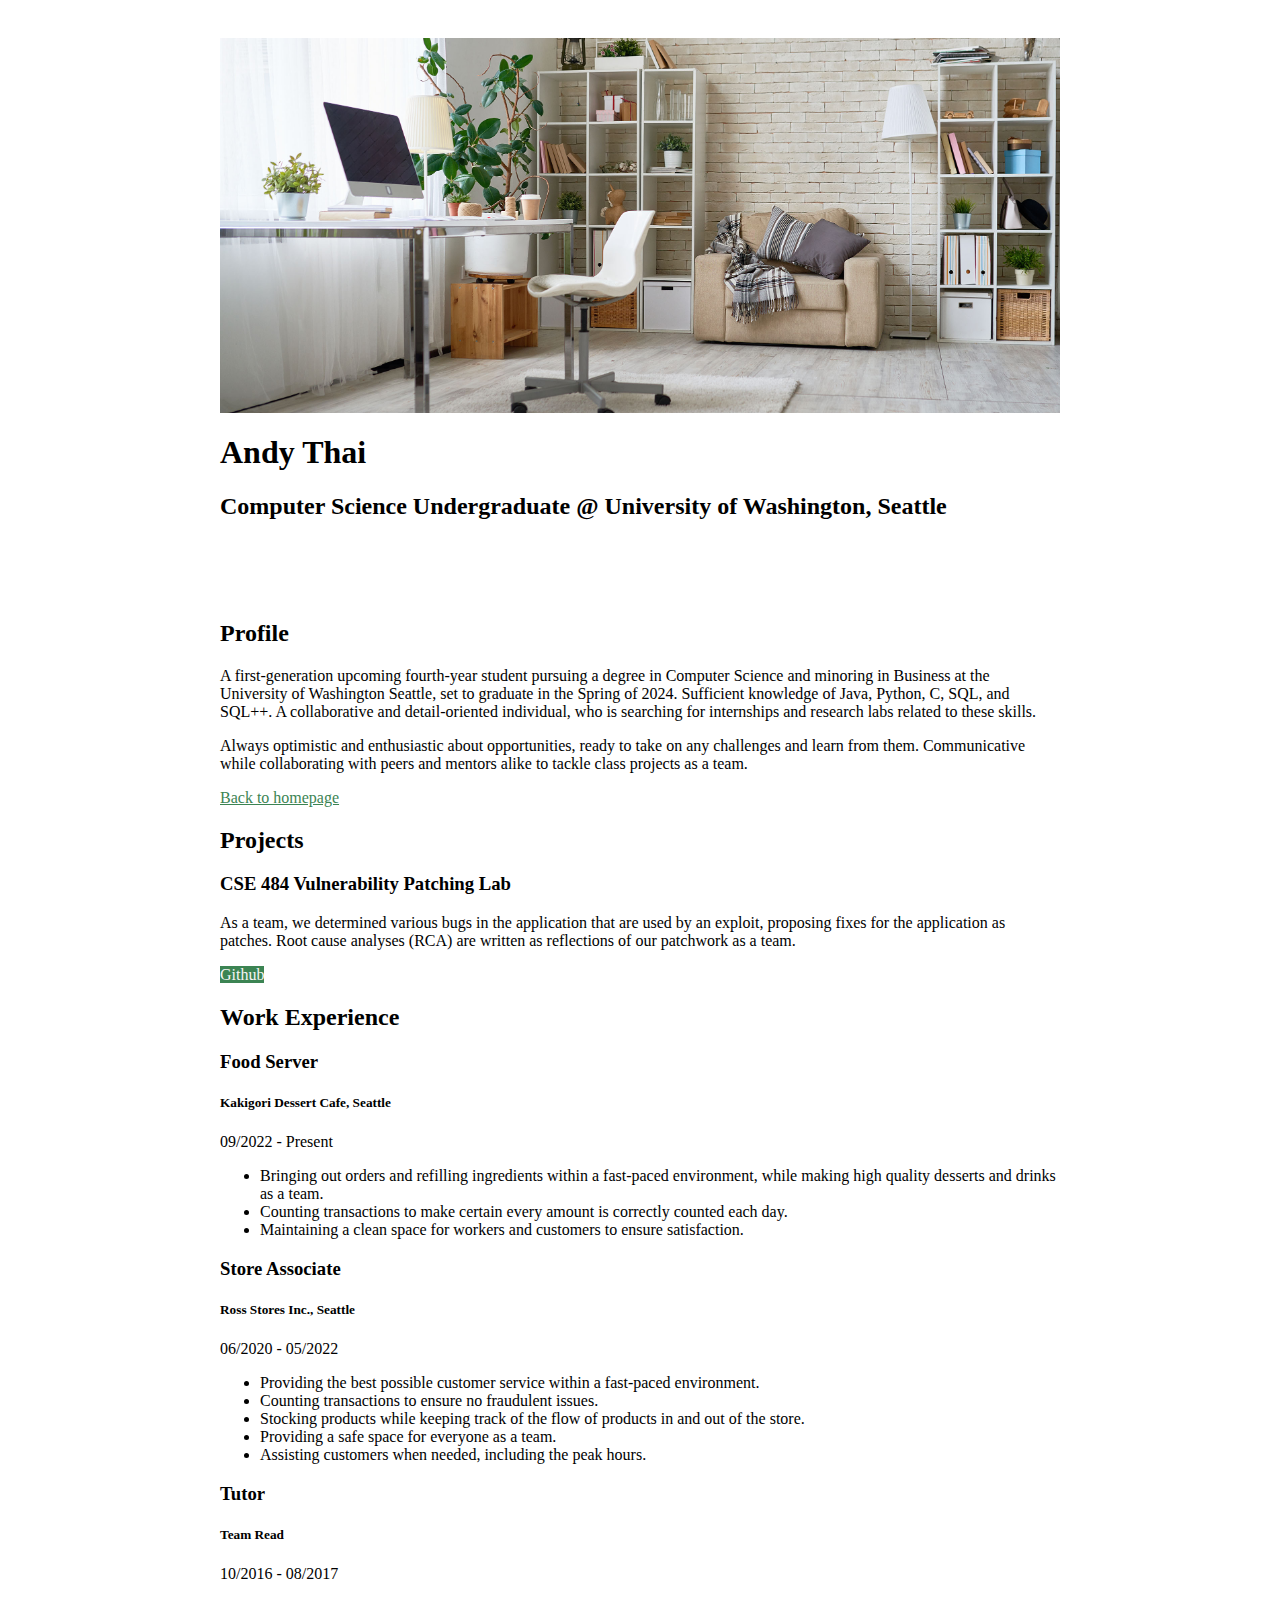
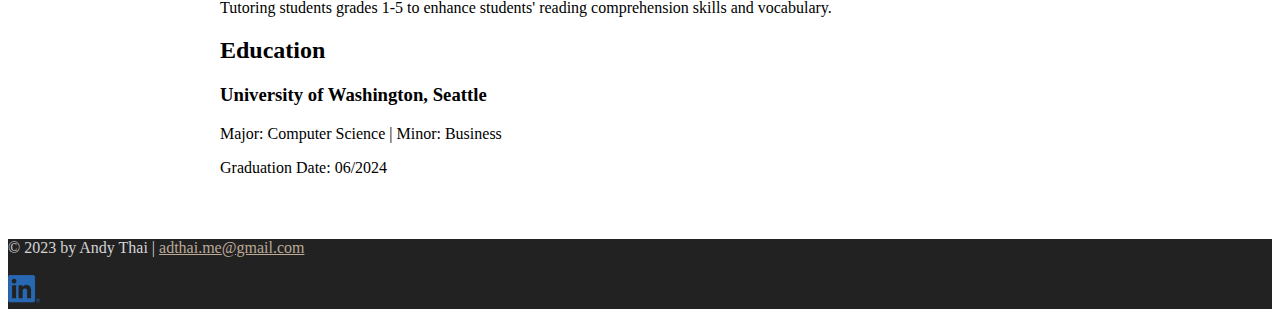
==== resume.html @ 36860789 "hi" ====
<!DOCTYPE html>
    <html lang="en">
      <div class="content-wrapper">
      <head>
        <meta charset="UTF-8">
        <meta name="viewport" content="width=device-width, initial-scale=1">
        <title>Resume | Andy Thai | CS @ University of Washington</title>
        <link rel="stylesheet" href="css/styles.css">
      </head>
      <body class="resume">
        <!-- //  INTRO  // -->
        <header>
          <!-- Start content edits below this line. -->
          <h1>Andy Thai</h1>
          <h2>Computer Science Undergraduate @ University of Washington, Seattle</h2>

          <!-- End content edits here. -->
        </header>

        <main class="content-wrapper">
        </main>

        <main>
          <!-- //  PROFILE  // -->
          <section>
            <!-- Start content edits below this line. -->
            <h2>Profile</h2>
            <p>A first-generation upcoming fourth-year student pursuing a degree in Computer Science and minoring in Business at the University of Washington Seattle, set to graduate in the Spring of 2024. Sufficient knowledge of Java, Python, C, SQL, and SQL++. A collaborative and detail-oriented individual, who is searching for internships and research labs related to these skills.</p>

            <p>Always optimistic and enthusiastic about opportunities, ready to take on any challenges and learn from them. Communicative while collaborating with peers and mentors alike to tackle class projects as a team.</p>
            <a href="index.html">Back to homepage</a>

            <!-- End content edits here. -->
          </section>

          <!-- //  PROJECTS  // -->
          <section>
            <!-- Start content edits below this line. -->
            <h2>Projects</h2>

            <!-- To add more items, copy this whole <section></section> block-->
            <section>
              <h3>CSE 484 Vulnerability Patching Lab</h3>
              <p>As a team, we determined various bugs in the application that are used by an exploit, proposing fixes for the application as patches. Root cause analyses (RCA) are written as reflections of our patchwork as a team.</p>
              <a class="btn" href="https://github.com/"
              target="_blank"> Github </a>

            </section>
            
            <!-- End content edits here. -->
          </section>

          <!-- //  WORK EXPERIENCE  // -->
          <section>
            <!-- Start content edits below this line.  -->
            <h2>Work Experience</h2>
            <!-- To add more items, copy this whole <section></section> block -->
            <section>
              <h3>Food Server</h3>
              <h5>Kakigori Dessert Cafe, Seattle</h5>
              <p>09/2022 - Present</p>
              <ul>
                <li>Bringing out orders and refilling ingredients within a fast-paced environment, while making high quality desserts and drinks as a team. </li>
                <li>Counting transactions to make certain every amount is correctly counted each day.</li>
                <li>Maintaining a clean space for workers and customers to ensure satisfaction.</li>
              </ul>
            </section>
            <section>
              <h3> Store Associate</h3>
              <h5> Ross Stores Inc., Seattle</h5>
              <p> 06/2020 - 05/2022</p>
              <ul>
                <li>Providing the best possible customer service within a fast-paced environment. </li>
                <li>Counting transactions to ensure no fraudulent issues.</li>
                <li>Stocking products while keeping track of the flow of products in and out of the store.</li>
                <li>Providing a safe space for everyone as a team. </li>
                <li>Assisting customers when needed, including the peak hours.</li>
              </ul>
            </section>

            <section>
              <h3>Tutor</h3>
              <h5>Team Read</h5>
              <p>10/2016 - 08/2017</p>
              <p> Tutoring students grades 1-5 to enhance students' reading comprehension skills and vocabulary.</p>
            </section>

            <!-- End content edits here. -->
          </section>

          <!-- //  EDUCATION & CERTIFICATIONS  // -->
          <section>
            <!-- Start content edits below this line.  -->
            <h2>Education</h2>

            <!-- To add more items, copy this whole <section></section> block -->
            <section>
              <h3>University of Washington, Seattle</h3>
              <p>Major: Computer Science | Minor: Business</p>
              <p>Graduation Date: 06/2024</p>

            </section>

            <!-- End content edits here. -->
          </section>
        </main>
      </div>

        <!-- //  FOOTER INFO, SOCIAL MEDIA  // -->
        <footer>
          <!-- Start content edits below this line. -->
          <p>© 2023 by Andy Thai | <a href="adthai.me@gmail.com">adthai.me@gmail.com</a></p>

          <!-- Add or remove any networks. -->
          <ul class="socials">
            <li>
              <a href="https://www.linkedin.com/in/andy-t-b567a2235/" target="_blank"><img src="images/icon-logo-linkedin.png" alt="My LinkedIn Website"></a>
            </li>
          </ul>
          
          <!-- End content edits here. -->
        </footer>
      </body>
    </html>
---- css/styles.css ----
/*
COLOR PALETTE

Dark green    #3c8453
Sandy beige   #bcaa96
Dark gray     #222222
Light gray    #d3d4d6
Off-white     #f6f6f6

*/

/* GLOBAL STYLES
------------------------------*/
/* 
  https://www.paulirish.com/2012/box-sizing-border-box-ftw/
*/

html {
    box-sizing: border-box;
  }
  *, *:before, *:after {
      box-sizing: inherit;
  }

/*backgound image is 100% shown heightwise without any cropping */
html, body {
    height: 100%;
}

/*body is offwhite color with no margin spaces.
body {
    background: #f6f6f6;
    margin: 0;
}

/* links */
/* selector :hover selects elements when you mouse over them  */
/* In this case, we are using a:hover to change color of link when
   hovering over the link for body and footer respectfully. */

/* within body */
a {
    color: #3c8453;
}

a:hover {
    color: #bcaa96;
    text-decoration: none;
}

/* within footer */

footer a {
    color: #bcaa96;
}

footer a:hover {
    color: #3c8453;
}
 

.btn {
    background: #3c8453;
    color: #f6f6f6;
    text-decoration: none;
}

.content-wrapper {
    margin: 0 auto;
    padding: 30px;
    max-width: 900px
}

/* HOME
-----------------------------*/
.home {
    background: url(../images/bg-home-office-studio.jpg) no-repeat;
    background-size: cover;
}

/*adding white background on text to visibly see better*/

.home .content-wrapper {
    background: rgb(255 255 255 / 0.9);
}
/* RESUME
-----------------------------*/
.resume header::before {
    background: url(../images/bg-home-office-studio.jpg) center;
    background-size: cover;
    content: "";
    display: block;
    height: 375px;
}


/* Profile
-----------------------------*/


/* Projects
-----------------------------*/


/* Work Experience
-----------------------------*/


/* Education
-----------------------------*/


/* FOOTER
----------------------------f-*/
footer {
    background: #222;
    color: #d3d4d6
}

.socials {
    list-style-type: none;
    padding: 0;
}
.socials li {
    display: inline-block;
}
.socials img {
    width: 32px;
}
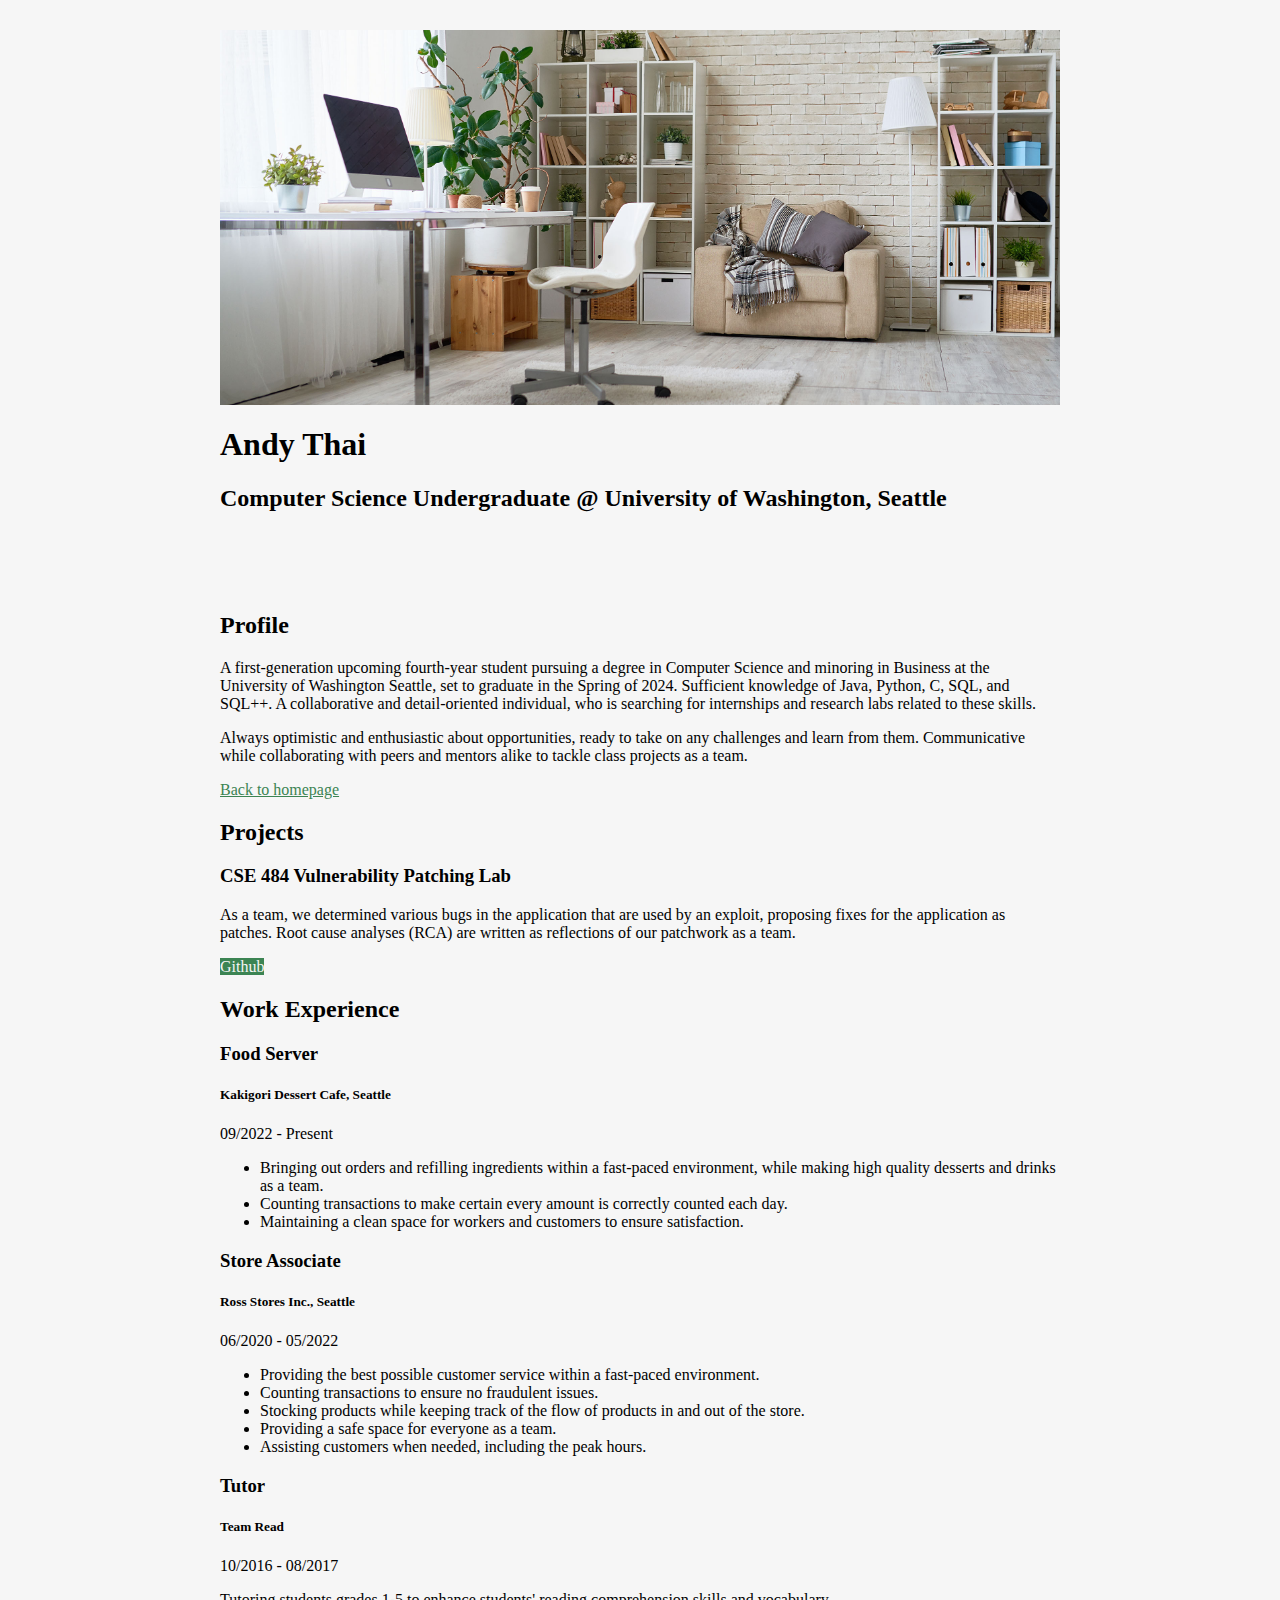
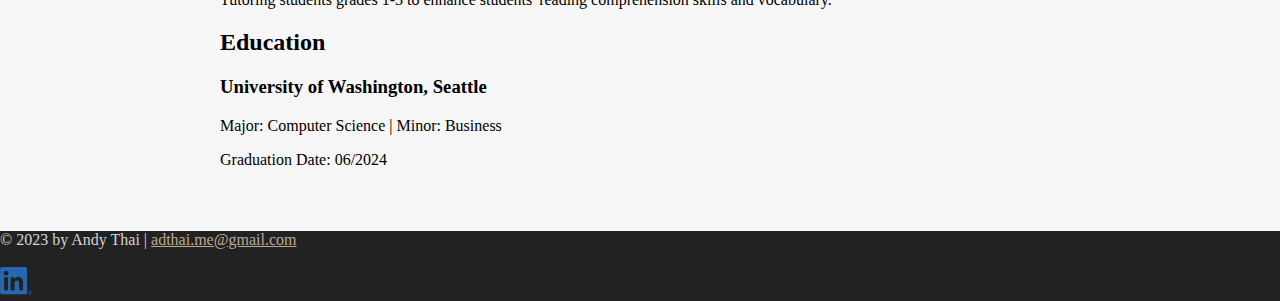
==== commit 5aa09807: "hello" ====
--- a/resume.html
+++ b/resume.html
@@ -1,9 +1,9 @@
   <!DOCTYPE html>
-    <html lang="en">
+    <html lang="en"> 
       <div class="content-wrapper">
       <head>
         <meta charset="UTF-8">
-        <meta name="viewport" content="width=device-width, initial-scale=1">
+        <meta name="viewport"  content="width=device-width, initial-scale=1">
         <title>Resume | Andy Thai | CS @ University of Washington</title>
         <link rel="stylesheet" href="css/styles.css">
       </head>
--- a/css/styles.css
+++ b/css/styles.css
@@ -27,7 +27,7 @@
     height: 100%;
 }
 
-/*body is offwhite color with no margin spaces.
+/*body is offwhite color with no margin spaces.*/
 body {
     background: #f6f6f6;
     margin: 0;
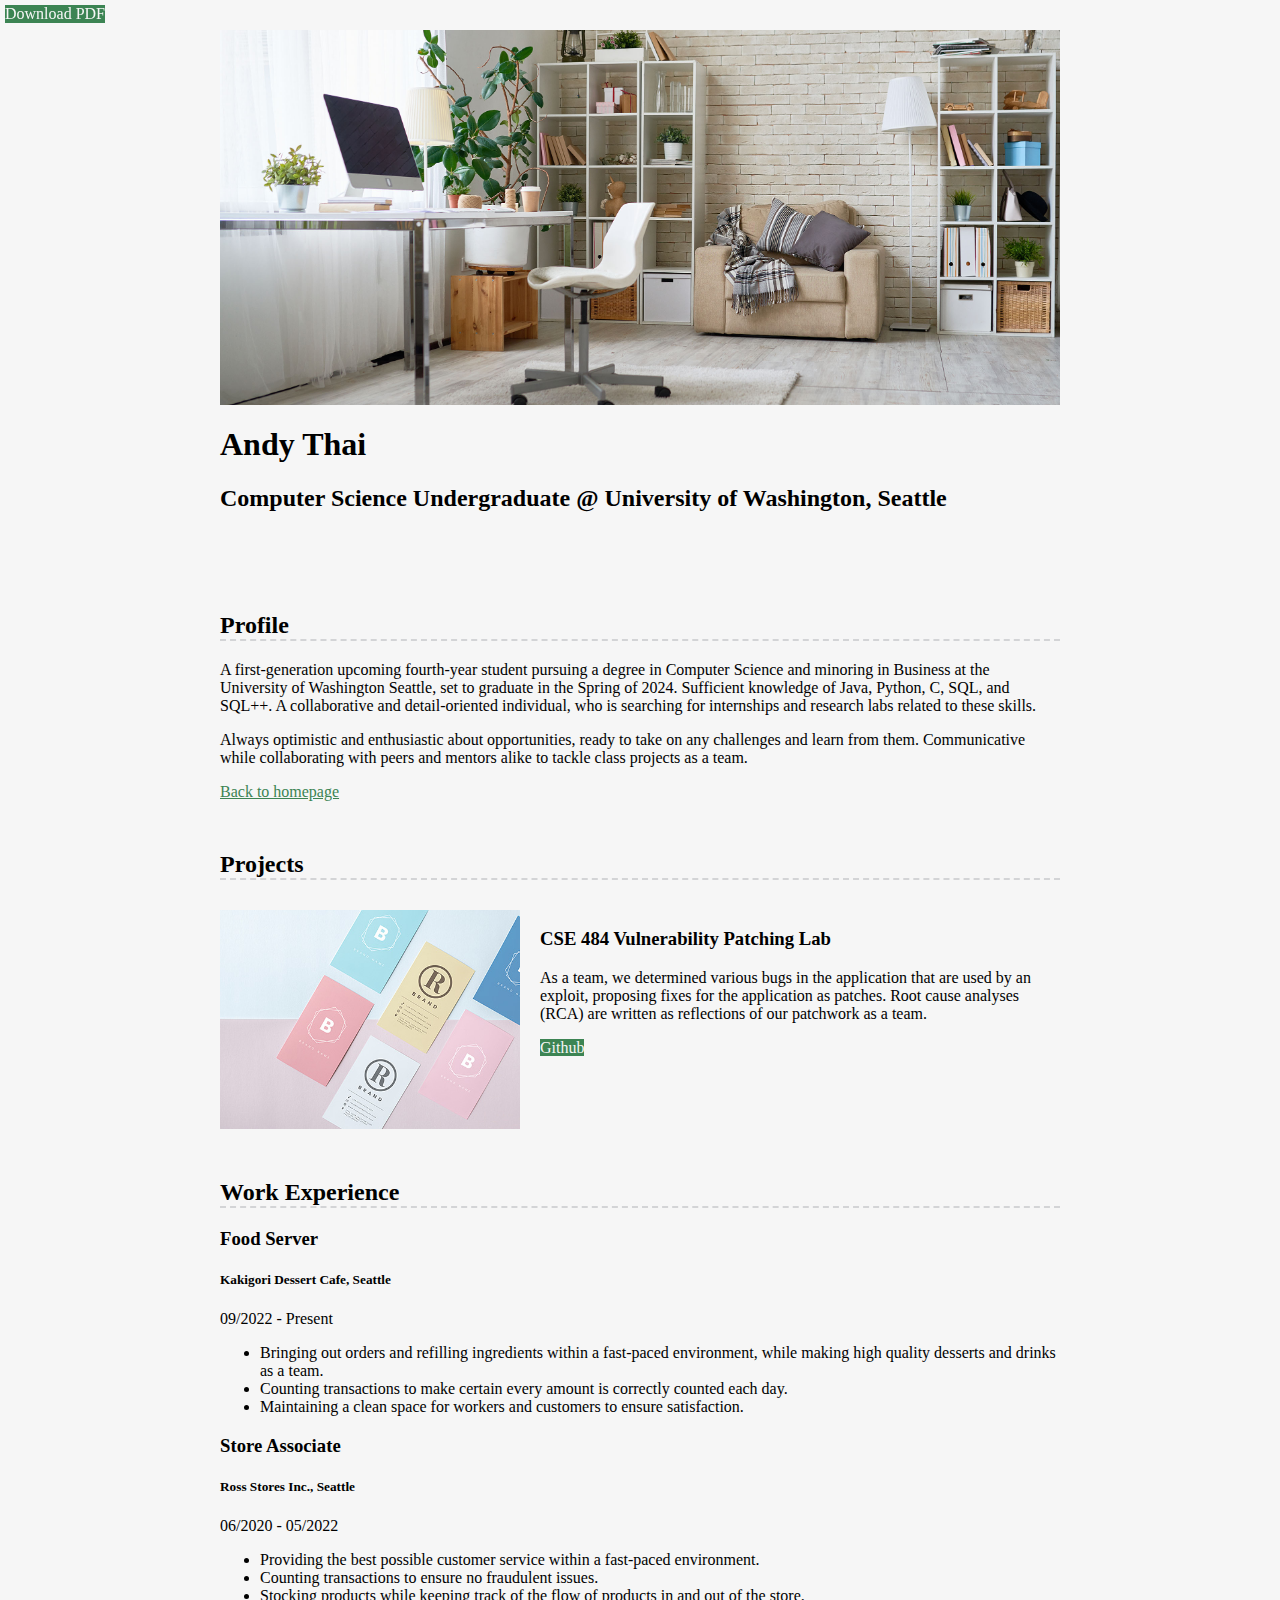
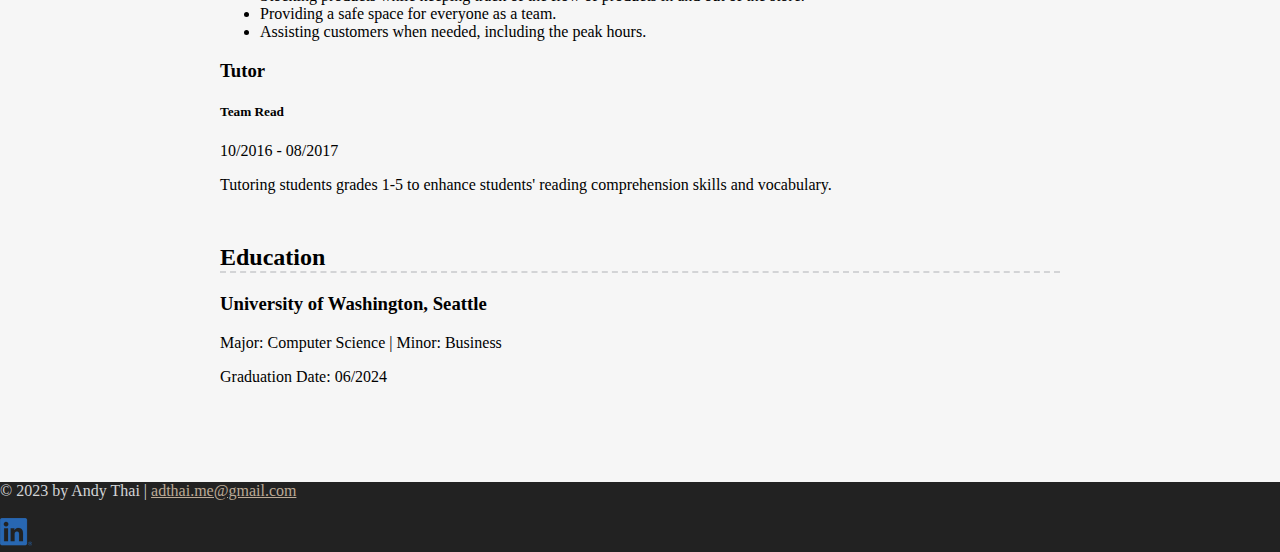
==== commit 6ff68758: "fixed property for donwload pdf button" ====
--- a/resume.html
+++ b/resume.html
@@ -8,6 +8,7 @@
         <link rel="stylesheet" href="css/styles.css">
       </head>
       <body class="resume">
+        <a class="btn download-link" href="resume.pdf">Download PDF</a>
         <!-- //  INTRO  // -->
         <header>
           <!-- Start content edits below this line. -->
@@ -22,7 +23,7 @@
 
         <main>
           <!-- //  PROFILE  // -->
-          <section>
+          <section class="resume-section">
             <!-- Start content edits below this line. -->
             <h2>Profile</h2>
             <p>A first-generation upcoming fourth-year student pursuing a degree in Computer Science and minoring in Business at the University of Washington Seattle, set to graduate in the Spring of 2024. Sufficient knowledge of Java, Python, C, SQL, and SQL++. A collaborative and detail-oriented individual, who is searching for internships and research labs related to these skills.</p>
@@ -34,12 +35,13 @@
           </section>
 
           <!-- //  PROJECTS  // -->
-          <section>
+          <section class="resume-section">
             <!-- Start content edits below this line. -->
             <h2>Projects</h2>
 
             <!-- To add more items, copy this whole <section></section> block-->
-            <section>
+            <section class="project-item">
+              <img src="images/project-biz-cards-500px.jpg" srcset="images/project-biz-cards-1000px.jpg 2x" alt="hello">
               <h3>CSE 484 Vulnerability Patching Lab</h3>
               <p>As a team, we determined various bugs in the application that are used by an exploit, proposing fixes for the application as patches. Root cause analyses (RCA) are written as reflections of our patchwork as a team.</p>
               <a class="btn" href="https://github.com/"
@@ -51,7 +53,7 @@
           </section>
 
           <!-- //  WORK EXPERIENCE  // -->
-          <section>
+          <section class="resume-section">
             <!-- Start content edits below this line.  -->
             <h2>Work Experience</h2>
             <!-- To add more items, copy this whole <section></section> block -->
@@ -89,7 +91,7 @@
           </section>
 
           <!-- //  EDUCATION & CERTIFICATIONS  // -->
-          <section>
+          <section class="resume-section">
             <!-- Start content edits below this line.  -->
             <h2>Education</h2>
 
--- a/css/styles.css
+++ b/css/styles.css
@@ -93,6 +93,19 @@
     height: 375px;
 }
 
+.resume-section {
+    margin-bottom: 50px;
+}
+.resume-section h2 {
+    border-bottom: 2px dashed #d3d4d6;
+}
+
+.download-link {
+    position: fixed;
+    top: 5px;
+    left: 5px;
+}
+
 
 /* Profile
 -----------------------------*/
@@ -100,6 +113,20 @@
 
 /* Projects
 -----------------------------*/
+/*display: flow-root establishes new block when there is an overflow (in this case, when not used, "Work Experience" will be in same position as
+container above it, not aligning with the rest of
+jobs I have put in.*/
+
+.project-item {
+    display: flow-root;
+    margin: 30px 0;
+}
+
+.project-item img {
+    width: 300px;
+    float: left;
+    margin-right: 20px;
+}
 
 
 /* Work Experience
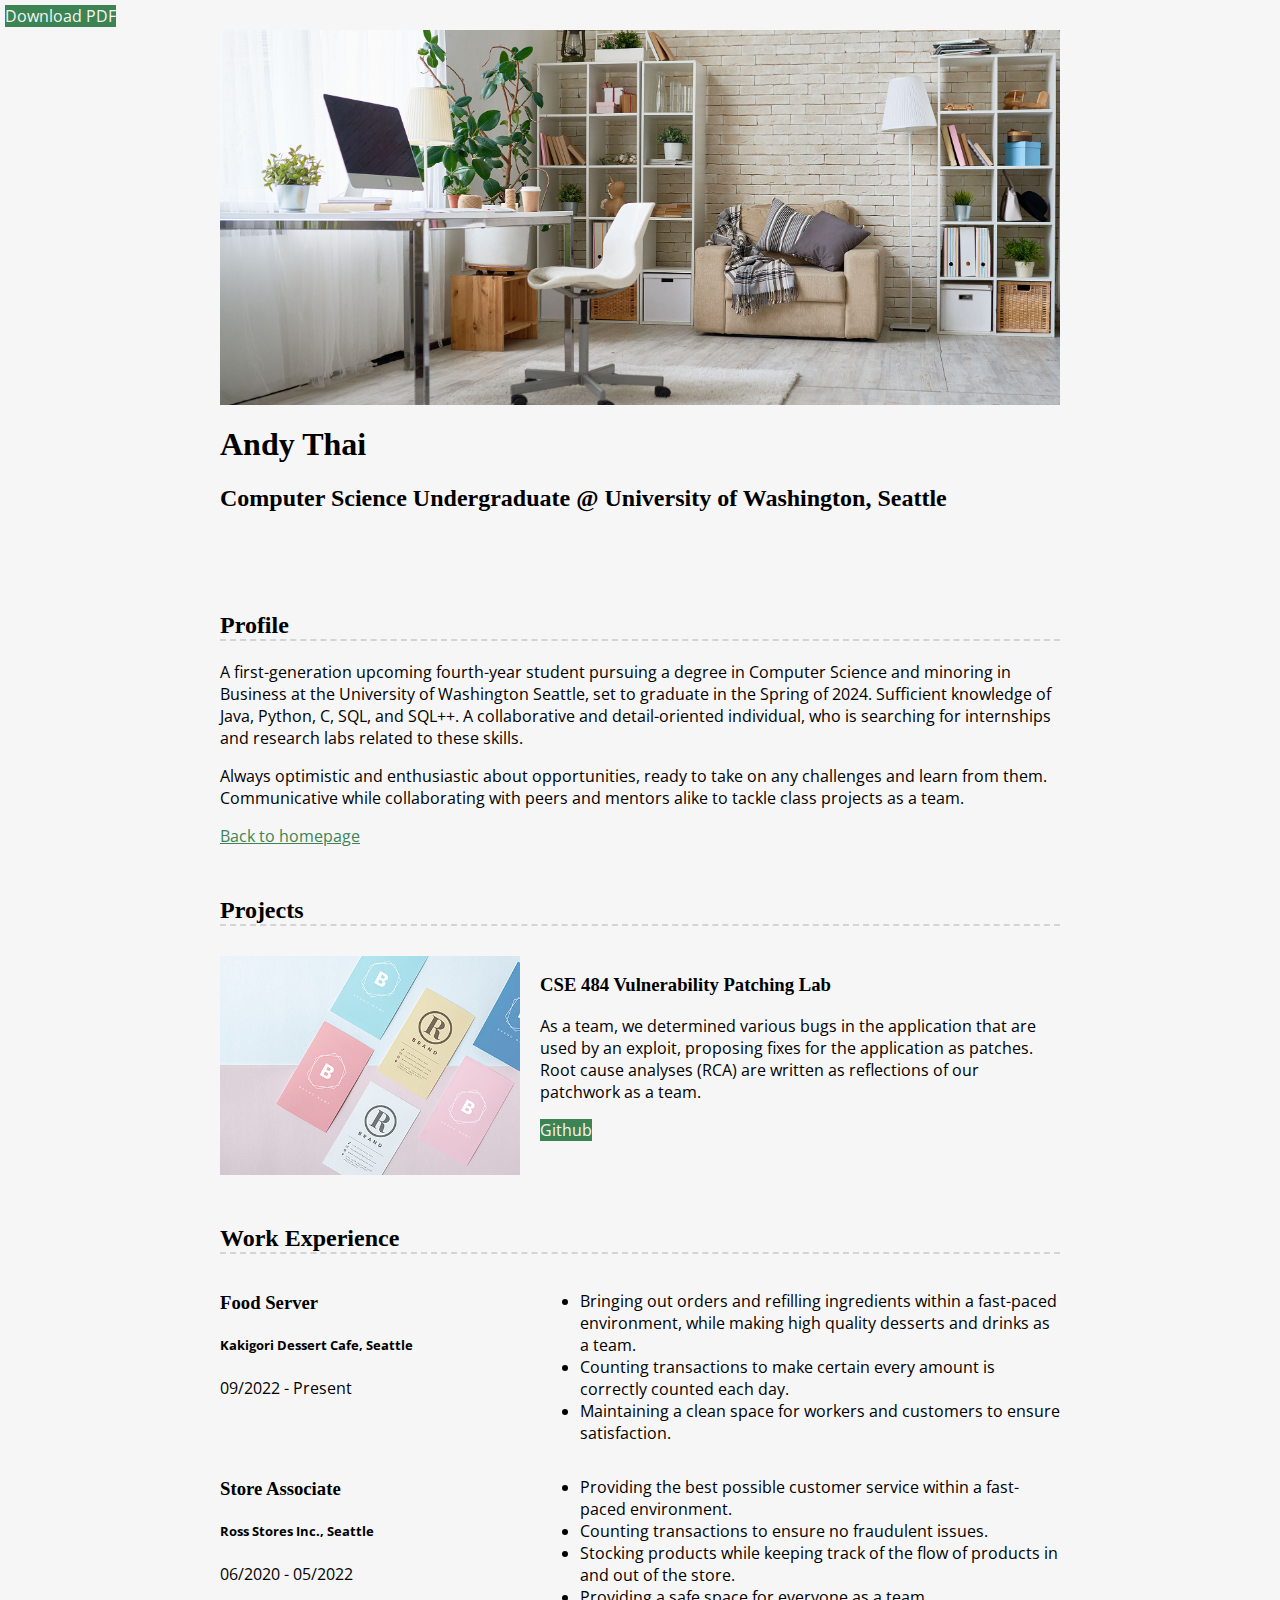
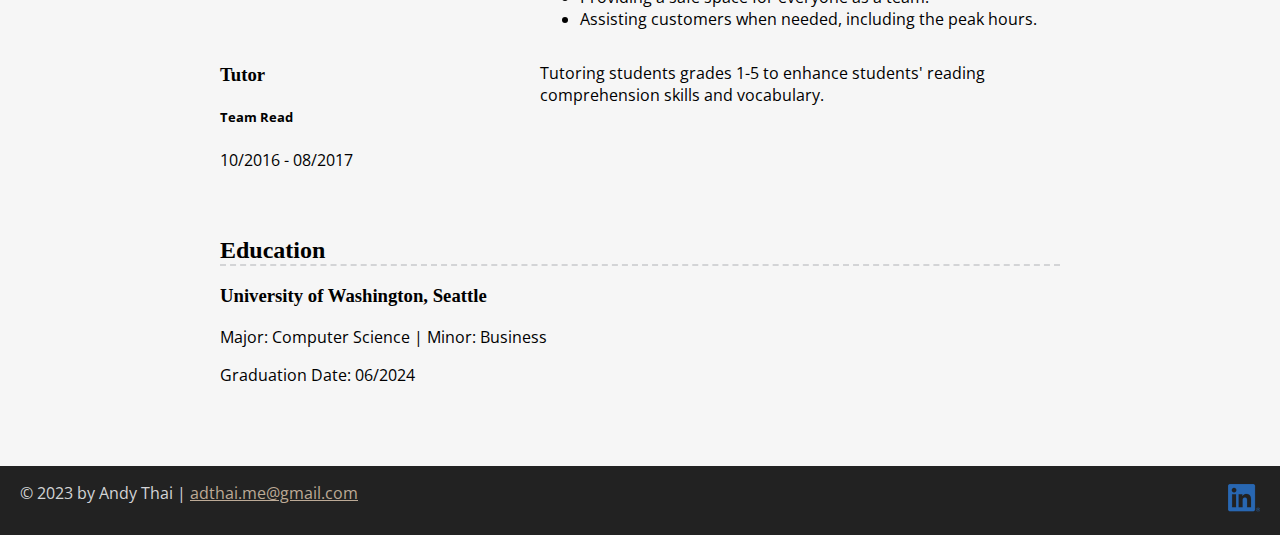
==== commit 15e6b14d: "changing fonts and spacing between each section" ====
--- a/resume.html
+++ b/resume.html
@@ -5,6 +5,9 @@
         <meta charset="UTF-8">
         <meta name="viewport"  content="width=device-width, initial-scale=1">
         <title>Resume | Andy Thai | CS @ University of Washington</title>
+        <link rel="preconnect" href="httpsL//fonts.googleapis.com">
+        <link rel="preconnect" href="https://fonts.gstatic.com" crossorigin>
+        <link href="https://fonts.googleapis.com/css2?family=Open+Sans:wght@300&display=swap" rel="stylesheet">
         <link rel="stylesheet" href="css/styles.css">
       </head>
       <body class="resume">
@@ -57,34 +60,46 @@
             <!-- Start content edits below this line.  -->
             <h2>Work Experience</h2>
             <!-- To add more items, copy this whole <section></section> block -->
-            <section>
-              <h3>Food Server</h3>
-              <h5>Kakigori Dessert Cafe, Seattle</h5>
-              <p>09/2022 - Present</p>
-              <ul>
-                <li>Bringing out orders and refilling ingredients within a fast-paced environment, while making high quality desserts and drinks as a team. </li>
-                <li>Counting transactions to make certain every amount is correctly counted each day.</li>
-                <li>Maintaining a clean space for workers and customers to ensure satisfaction.</li>
-              </ul>
+            <section class="work-item">
+              <div class="work-details">
+                <h3>Food Server</h3>
+                <h5>Kakigori Dessert Cafe, Seattle</h5>
+                <p>09/2022 - Present</p>
+              </div>
+              <div class="work-summary">
+                <ul>
+                  <li>Bringing out orders and refilling ingredients within a fast-paced environment, while making high quality desserts and drinks as a team. </li>
+                  <li>Counting transactions to make certain every amount is correctly counted each day.</li>
+                  <li>Maintaining a clean space for workers and customers to ensure satisfaction.</li>
+                </ul>
+              </div>
             </section>
-            <section>
-              <h3> Store Associate</h3>
-              <h5> Ross Stores Inc., Seattle</h5>
-              <p> 06/2020 - 05/2022</p>
-              <ul>
-                <li>Providing the best possible customer service within a fast-paced environment. </li>
-                <li>Counting transactions to ensure no fraudulent issues.</li>
-                <li>Stocking products while keeping track of the flow of products in and out of the store.</li>
-                <li>Providing a safe space for everyone as a team. </li>
-                <li>Assisting customers when needed, including the peak hours.</li>
-              </ul>
+            <section class="work-item">
+              <div class="work-details">
+                <h3> Store Associate</h3>
+                <h5> Ross Stores Inc., Seattle</h5>
+                <p> 06/2020 - 05/2022</p>
+              </div>
+              <div class="work-summary">
+                <ul>
+                  <li>Providing the best possible customer service within a fast-paced environment. </li>
+                  <li>Counting transactions to ensure no fraudulent issues.</li>
+                  <li>Stocking products while keeping track of the flow of products in and out of the store.</li>
+                  <li>Providing a safe space for everyone as a team. </li>
+                  <li>Assisting customers when needed, including the peak hours.</li>
+                </ul>
+              </div>
             </section>
 
-            <section>
-              <h3>Tutor</h3>
-              <h5>Team Read</h5>
-              <p>10/2016 - 08/2017</p>
-              <p> Tutoring students grades 1-5 to enhance students' reading comprehension skills and vocabulary.</p>
+            <section class="work-item">
+              <div class="work-details">
+                <h3>Tutor</h3>
+                <h5>Team Read</h5>
+                <p>10/2016 - 08/2017</p>
+              </div>
+            <div class="work-summary">
+                <p> Tutoring students grades 1-5 to enhance students' reading comprehension skills and vocabulary.</p>
+              </div>
             </section>
 
             <!-- End content edits here. -->
--- a/css/styles.css
+++ b/css/styles.css
@@ -31,6 +31,11 @@
 body {
     background: #f6f6f6;
     margin: 0;
+    font-family: 'Open Sans', sans-serif;
+}
+
+h1, h2, h3 {
+    font-family: 'Caveat', cursive;
 }
 
 /* links */
@@ -76,12 +81,20 @@
 .home {
     background: url(../images/bg-home-office-studio.jpg) no-repeat;
     background-size: cover;
+    display: flex;
+    flex-direction: column;
 }
 
 /*adding white background on text to visibly see better*/
 
 .home .content-wrapper {
     background: rgb(255 255 255 / 0.9);
+    flex: 1 0 auto;
+}
+
+.content-bg {
+    background: rgb(255 255 255 / 0.9);
+    padding: 30px;
 }
 /* RESUME
 -----------------------------*/
@@ -131,7 +144,12 @@
 
 /* Work Experience
 -----------------------------*/
+.work-item {
+    display: grid;
+    grid-template-columns: 300px 1fr;
+    column-gap: 20px;
 
+}
 
 /* Education
 -----------------------------*/
@@ -141,7 +159,10 @@
 ----------------------------f-*/
 footer {
     background: #222;
-    color: #d3d4d6
+    color: #d3d4d6;
+    display: flex;
+    justify-content: space-between;
+    padding: 0 20px;
 }
 
 .socials {
@@ -150,8 +171,15 @@
 }
 .socials li {
     display: inline-block;
+    margin-left: 10px;
+
 }
 .socials img {
     width: 32px;
 }
 
+/*changing opacity of img in footer when hovering*/
+.socials img:hover {
+    opacity: 0.5;
+
+}
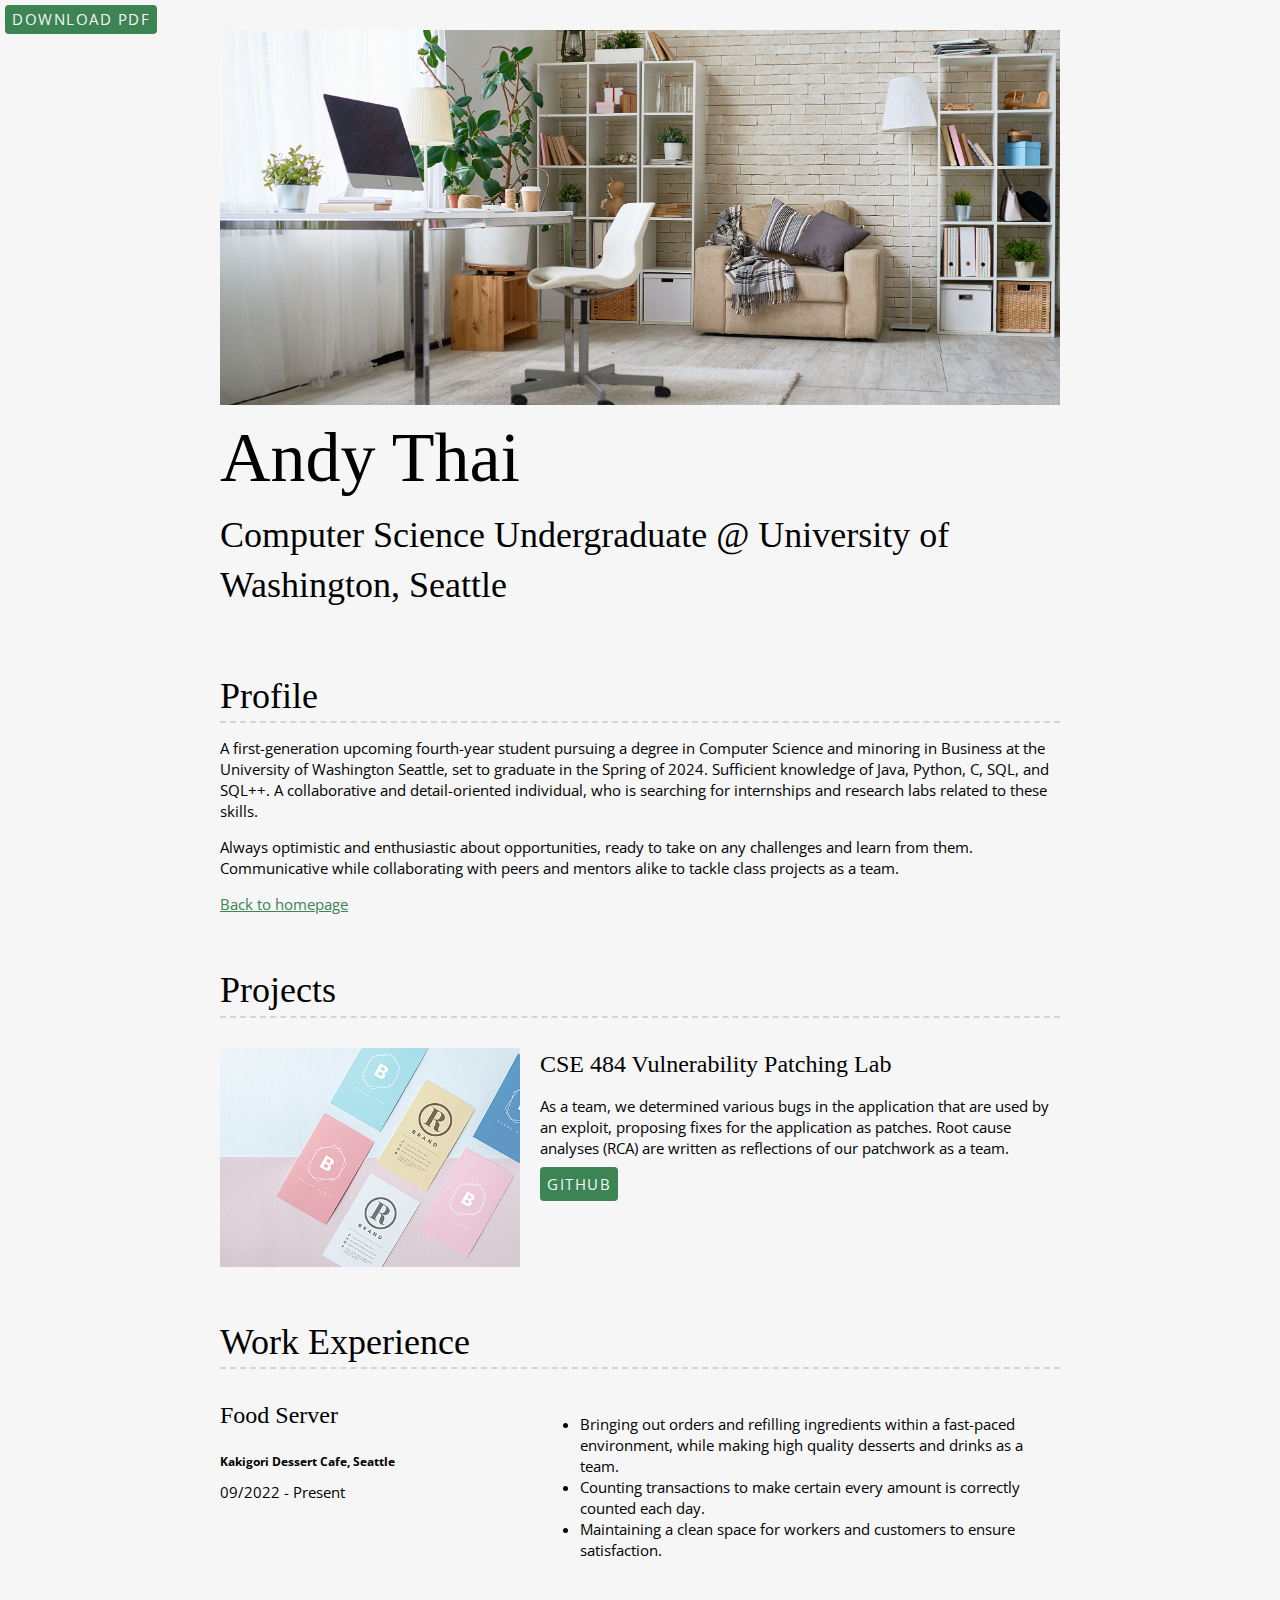
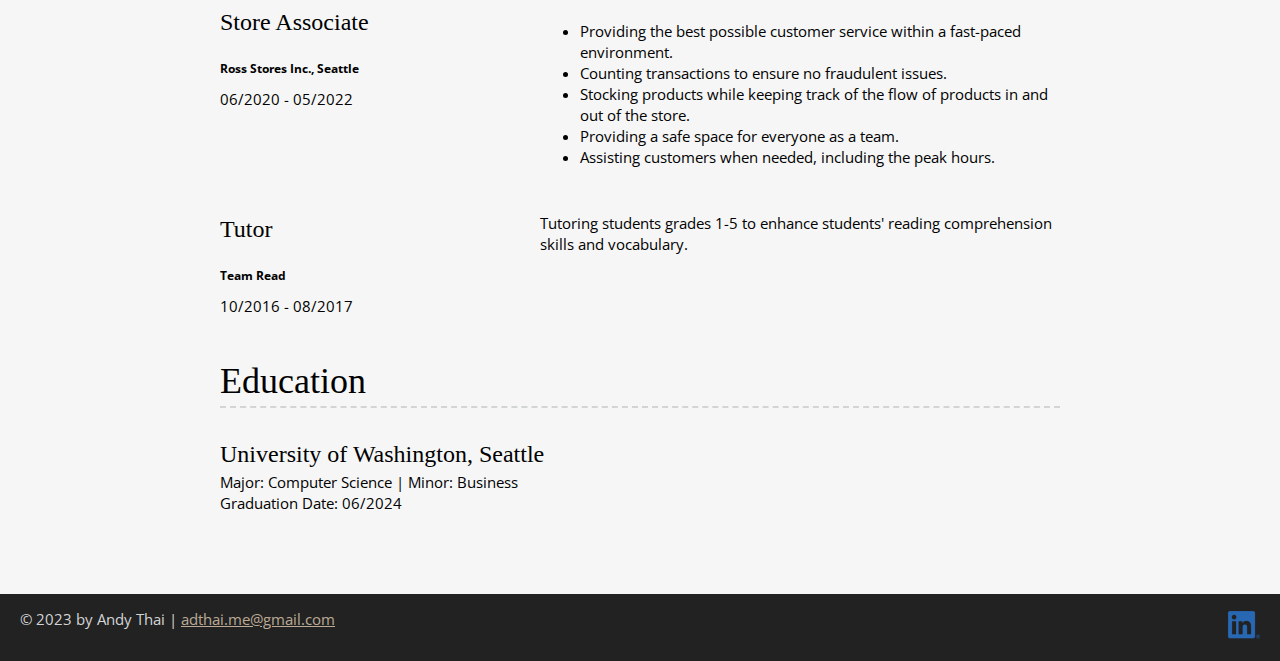
==== commit 5e6bcad9: "added media screen, adding width to each page" ====
--- a/resume.html
+++ b/resume.html
@@ -42,15 +42,19 @@
             <!-- Start content edits below this line. -->
             <h2>Projects</h2>
 
-            <!-- To add more items, copy this whole <section></section> block-->
-            <section class="project-item">
-              <img src="images/project-biz-cards-500px.jpg" srcset="images/project-biz-cards-1000px.jpg 2x" alt="hello">
-              <h3>CSE 484 Vulnerability Patching Lab</h3>
-              <p>As a team, we determined various bugs in the application that are used by an exploit, proposing fixes for the application as patches. Root cause analyses (RCA) are written as reflections of our patchwork as a team.</p>
-              <a class="btn" href="https://github.com/"
-              target="_blank"> Github </a>
+            <div class="project-wrapper">
 
-            </section>
+              <!-- To add more items, copy this whole <section></section> block-->
+              <section class="project-item">
+                <img src="images/project-biz-cards-500px.jpg" srcset="images/project-biz-cards-1000px.jpg 2x" alt="hello">
+                <h3>CSE 484 Vulnerability Patching Lab</h3>
+                <p>As a team, we determined various bugs in the application that are used by an exploit, proposing fixes for the application as patches. Root cause analyses (RCA) are written as reflections of our patchwork as a team.</p>
+                <a class="btn" href="https://github.com/"
+                target="_blank"> Github </a>
+
+              </section>
+
+            </div>
             
             <!-- End content edits here. -->
           </section>
@@ -111,11 +115,10 @@
             <h2>Education</h2>
 
             <!-- To add more items, copy this whole <section></section> block -->
-            <section>
+            <section class="education-item">
               <h3>University of Washington, Seattle</h3>
               <p>Major: Computer Science | Minor: Business</p>
               <p>Graduation Date: 06/2024</p>
-
             </section>
 
             <!-- End content edits here. -->
--- a/css/styles.css
+++ b/css/styles.css
@@ -17,6 +17,7 @@
 
 html {
     box-sizing: border-box;
+    font-size: 62.5%; /* set default to 10px*/
   }
   *, *:before, *:after {
       box-sizing: inherit;
@@ -32,10 +33,28 @@
     background: #f6f6f6;
     margin: 0;
     font-family: 'Open Sans', sans-serif;
+    font-size: 1.5rem; /* 15px */
+    line-height: 1.4;
 }
 
 h1, h2, h3 {
     font-family: 'Caveat', cursive;
+    font-weight: 400;
+    margin: 0;
+
+}
+
+h1 {
+    font-size: 7rem;
+    line-height: 1.5;
+}
+
+h2 {
+    font-size: 3.6rem;
+}
+
+h3 {
+    font-size: 2.4rem;
 }
 
 /* links */
@@ -68,12 +87,20 @@
     background: #3c8453;
     color: #f6f6f6;
     text-decoration: none;
+    text-transform: uppercase;
+    font-size: 1.2 rem;
+    display: inline-blocking;
+    padding: 7px;
+    letter-spacing: 0.1em;
+    line-height: 1;
+    border-radius: 4px;
+
 }
 
 .content-wrapper {
     margin: 0 auto;
     padding: 30px;
-    max-width: 900px
+    max-width: 900px;
 }
 
 /* HOME
@@ -95,6 +122,16 @@
 .content-bg {
     background: rgb(255 255 255 / 0.9);
     padding: 30px;
+}
+
+@media screen and (max-width:650px) {
+    .home .content-wrapper {
+        padding: 10px;
+    }
+
+    .content-bg {
+        padding: 20px;
+    }
 }
 /* RESUME
 -----------------------------*/
@@ -117,11 +154,28 @@
     position: fixed;
     top: 5px;
     left: 5px;
-}
-
-
-/* Profile
------------------------------*/
+    font-size: 1.5 rem;
+}
+
+@media screen and (max-width: 1200px) {
+    .download-link {
+        position: absolute;
+    }
+}
+
+@media screen and (max-width: 500px) {
+    .resume header::before {
+        height: 200px;
+    }
+
+    h1 {
+        font-size: 5rem;
+    }
+
+    h2 {
+        font-size: 2.6rem;
+    }
+}
 
 
 /* Projects
@@ -131,15 +185,43 @@
 jobs I have put in.*/
 
 .project-item {
-    display: flow-root;
     margin: 30px 0;
 }
 
 .project-item img {
     width: 300px;
-    float: left;
-    margin-right: 20px;
-}
+}
+
+@media screen and (min-width:860px) {
+    .project-item {
+        display: flow-root;
+    }
+    
+    .project-item img {
+        float: left;
+        margin-right: 20px;
+    }
+}
+
+@media screen and (min-width:650px) and (max-width:859px) {
+    .project-wrapper {
+        display: grid;
+        grid-template-columns: repeat(2, 1fr);
+        column-gap: 20px;
+    }
+
+    .project-item img {
+        width: 100px;
+    }
+}
+
+@media screen and (max-width: 500px) {
+    .project-item img {
+        width: 100px;
+        margin-bottom: 10px;
+    };
+}
+
 
 
 /* Work Experience
@@ -148,11 +230,27 @@
     display: grid;
     grid-template-columns: 300px 1fr;
     column-gap: 20px;
-
+    margin: 30px 0;
+
+}
+
+.work-details p {
+    margin: 0;
+    line-height: 0;
+}
+
+.work-summary p:first-child {
+    margin-top: 0;
 }
 
 /* Education
 -----------------------------*/
+.education-item {
+    margin: 30px 0;
+}
+.education-item p {
+    margin: 0;
+}
 
 
 /* FOOTER
@@ -160,9 +258,6 @@
 footer {
     background: #222;
     color: #d3d4d6;
-    display: flex;
-    justify-content: space-between;
-    padding: 0 20px;
 }
 
 .socials {
@@ -181,5 +276,19 @@
 /*changing opacity of img in footer when hovering*/
 .socials img:hover {
     opacity: 0.5;
-
-}
+}
+
+@media screen and (min-width: 860px) {
+    footer {
+        display: flex;
+        justify-content: space-between;
+        padding: 0 20px;
+    }
+}
+
+@media screen and (max-width: 859px) {
+    footer {
+        text-align: center;
+        padding: 10px;
+    }
+}
